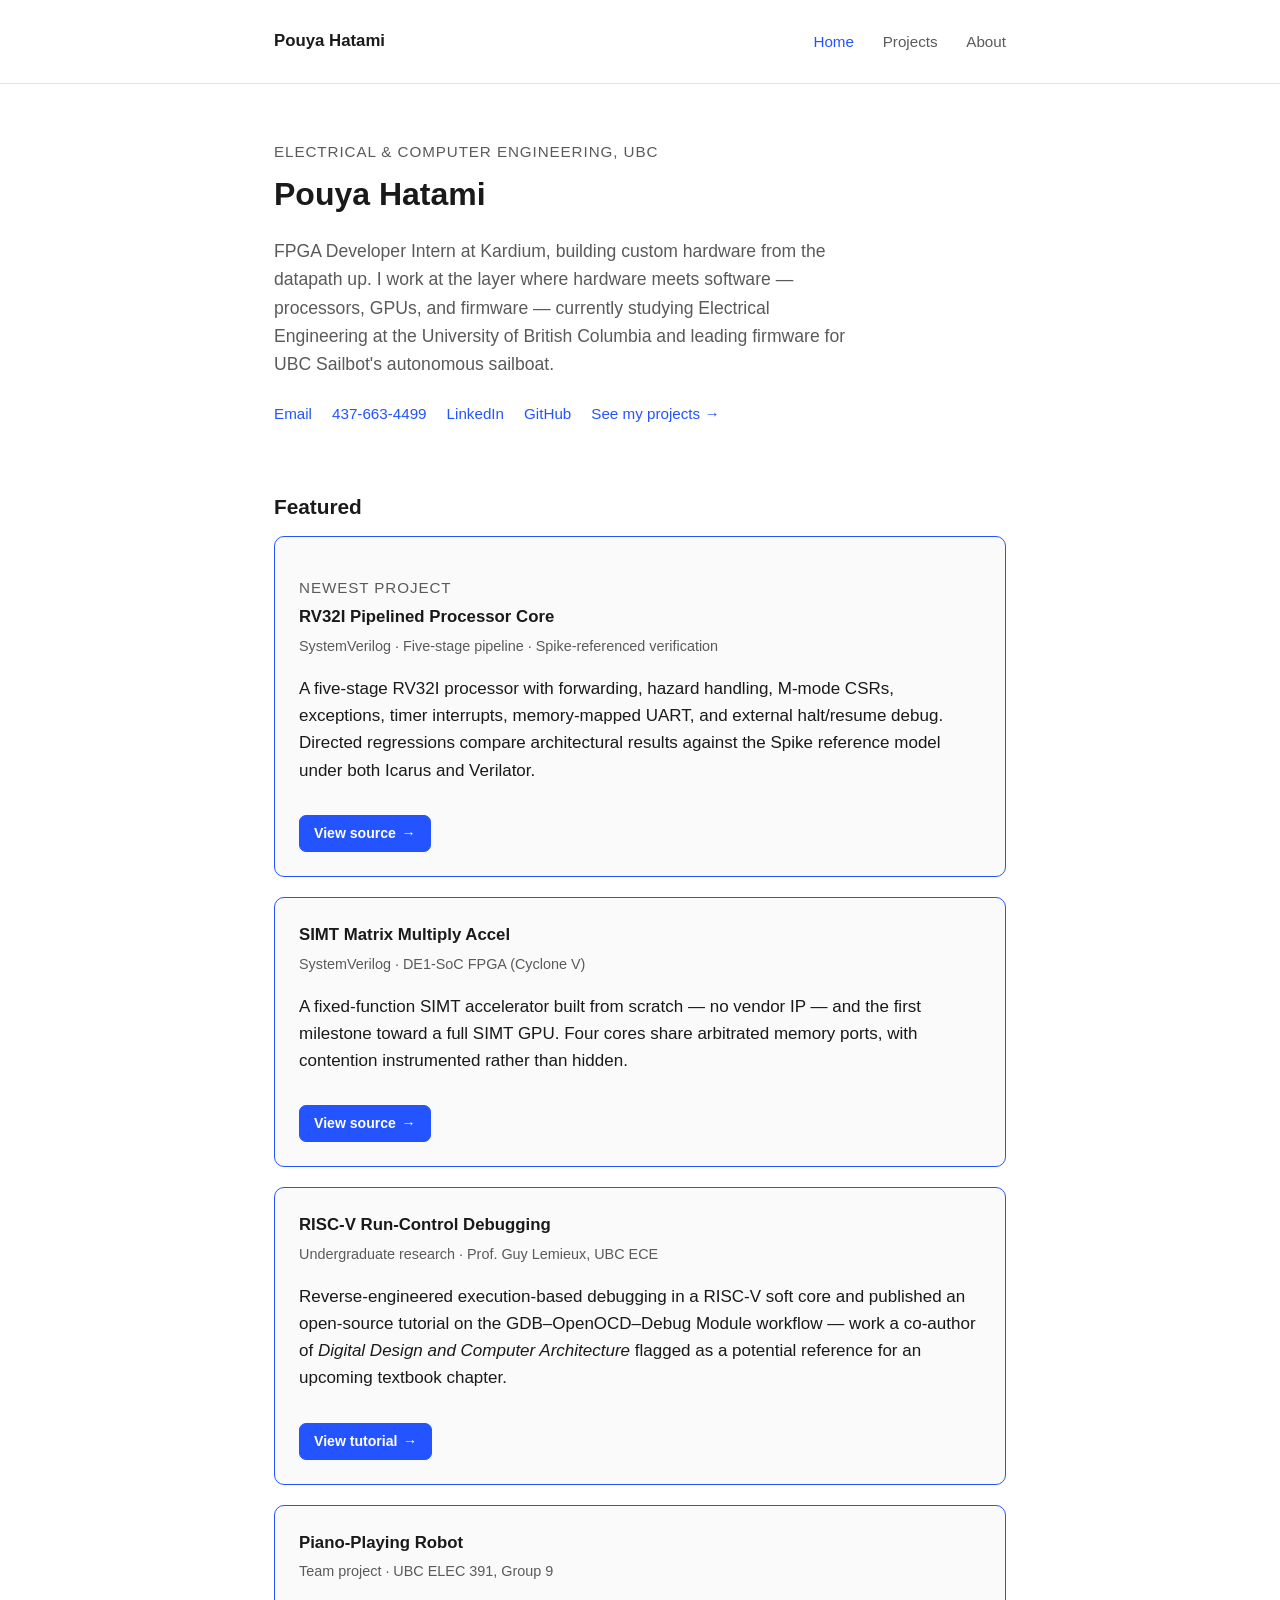
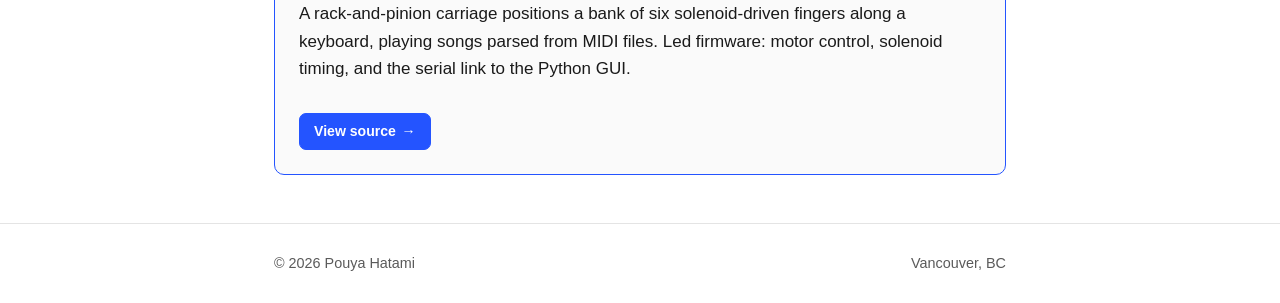
==== index.html @ b84fdcae "Bust cached portfolio stylesheet" ====
<!doctype html>
<html lang="en">
<head>
<meta charset="UTF-8">
<meta name="viewport" content="width=device-width, initial-scale=1.0">
<title>Pouya Hatami</title>
<meta name="description" content="Electrical & Computer Engineering student at UBC. FPGA, embedded systems, and firmware.">
<link rel="stylesheet" href="style.css?v=20260815">
</head>
<body>

<header class="site-header">
  <div class="wrap">
    <a class="site-title" href="index.html">Pouya Hatami</a>
    <nav>
      <a href="index.html" class="active">Home</a>
      <a href="projects.html">Projects</a>
      <a href="about.html">About</a>
    </nav>
  </div>
</header>

<main class="wrap">
  <p class="tag">Electrical &amp; Computer Engineering, UBC</p>
  <h1>Pouya Hatami</h1>
  <p class="lede">
    FPGA Developer Intern at Kardium, building custom hardware from the datapath up.
    I work at the layer where hardware meets software &mdash; processors, GPUs, and
    firmware &mdash; currently studying Electrical Engineering at the University of
    British Columbia and leading firmware for UBC Sailbot's autonomous sailboat.
  </p>

  <div class="links">
    <a href="mailto:pouyahatami10@gmail.com">Email</a>
    <a href="tel:+14376634499">437-663-4499</a>
    <a href="https://linkedin.com/in/pouya-hatami-812662292" target="_blank" rel="noopener">LinkedIn</a>
    <a href="https://github.com/pouyahatami" target="_blank" rel="noopener">GitHub</a>
    <a href="projects.html">See my projects &rarr;</a>
  </div>

  <section style="margin-top:64px;">
    <h2>Featured</h2>

    <div class="card flagship">
      <p class="tag">Newest project</p>
      <h3>RV32I Pipelined Processor Core</h3>
      <p class="meta">SystemVerilog &middot; Five-stage pipeline &middot; Spike-referenced verification</p>
      <p>
        A five-stage RV32I processor with forwarding, hazard handling, M-mode
        CSRs, exceptions, timer interrupts, memory-mapped UART, and external
        halt/resume debug. Directed regressions compare architectural results
        against the Spike reference model under both Icarus and Verilator.
      </p>
      <a class="source-link" href="https://github.com/pouyahatami/riscv_cpu_project" target="_blank" rel="noopener">View source <span aria-hidden="true">&rarr;</span></a>
    </div>

    <div class="card flagship">
      <h3>SIMT Matrix Multiply Accel</h3>
      <p class="meta">SystemVerilog &middot; DE1-SoC FPGA (Cyclone V)</p>
      <p>
        A fixed-function SIMT accelerator built from scratch &mdash; no vendor
        IP &mdash; and the first milestone toward a full SIMT GPU. Four cores
        share arbitrated memory ports, with contention instrumented rather
        than hidden.
      </p>
      <a class="source-link" href="https://github.com/pouyahatami/simt-matrix-multiply-accel" target="_blank" rel="noopener">View source <span aria-hidden="true">&rarr;</span></a>
    </div>

    <div class="card flagship">
      <h3>RISC-V Run-Control Debugging</h3>
      <p class="meta">Undergraduate research &middot; Prof. Guy Lemieux, UBC ECE</p>
      <p>
        Reverse-engineered execution-based debugging in a RISC-V soft core and
        published an open-source tutorial on the GDB&ndash;OpenOCD&ndash;Debug Module
        workflow &mdash; work a co-author of <em>Digital Design and Computer
        Architecture</em> flagged as a potential reference for an upcoming textbook chapter.
      </p>
      <a class="source-link" href="https://github.com/UBC-ORCA/riscv-debug-tutorial" target="_blank" rel="noopener">View tutorial <span aria-hidden="true">&rarr;</span></a>
    </div>

    <div class="card flagship">
      <h3>Piano-Playing Robot</h3>
      <p class="meta">Team project &middot; UBC ELEC 391, Group 9</p>
      <p>
        A rack-and-pinion carriage positions a bank of six solenoid-driven
        fingers along a keyboard, playing songs parsed from MIDI files.
        Led firmware: motor control, solenoid timing, and the serial link
        to the Python GUI.
      </p>
      <a class="source-link" href="https://github.com/nathanz10/robo" target="_blank" rel="noopener">View source <span aria-hidden="true">&rarr;</span></a>
    </div>
  </section>
</main>

<footer>
  <div class="wrap">
    <span>&copy; 2026 Pouya Hatami</span>
    <span>Vancouver, BC</span>
  </div>
</footer>

</body>
</html>
---- style.css ----
:root {
  --bg: #ffffff;
  --text: #1a1a1a;
  --text-muted: #5a5a5a;
  --border: #e4e4e4;
  --accent: #2454ff;
  --accent-contrast: #ffffff;
  --card-bg: #fafafa;
  --max-width: 780px;
}

@media (prefers-color-scheme: dark) {
  :root {
    --bg: #121212;
    --text: #ececec;
    --text-muted: #a3a3a3;
    --border: #2a2a2a;
    --accent: #6d93ff;
    --accent-contrast: #0d1530;
    --card-bg: #1a1a1a;
  }
}

* {
  box-sizing: border-box;
}

html, body {
  margin: 0;
  padding: 0;
}

body {
  background: var(--bg);
  color: var(--text);
  font-family: -apple-system, BlinkMacSystemFont, "Segoe UI", Helvetica, Arial, sans-serif;
  line-height: 1.6;
  font-size: 17px;
}

.wrap {
  max-width: var(--max-width);
  margin: 0 auto;
  padding: 0 24px;
}

header.site-header {
  border-bottom: 1px solid var(--border);
  padding: 28px 0;
  margin-bottom: 56px;
}

header.site-header .wrap {
  display: flex;
  align-items: center;
  justify-content: space-between;
  flex-wrap: wrap;
  gap: 12px;
}

.site-title {
  font-weight: 600;
  font-size: 1.05rem;
  text-decoration: none;
  color: var(--text);
}

nav a {
  color: var(--text-muted);
  text-decoration: none;
  margin-left: 24px;
  font-size: 0.95rem;
}

nav a:first-child {
  margin-left: 0;
}

nav a:hover,
nav a.active {
  color: var(--accent);
}

main {
  padding-bottom: 80px;
}

h1 {
  font-size: 2rem;
  margin: 0 0 8px;
}

h2 {
  font-size: 1.3rem;
  margin: 0 0 12px;
}

h3 {
  font-size: 1.05rem;
  margin: 0 0 4px;
}

p {
  color: var(--text);
}

.lede {
  color: var(--text-muted);
  font-size: 1.1rem;
  max-width: 60ch;
}

.tag {
  color: var(--text-muted);
  font-size: 0.95rem;
  text-transform: uppercase;
  letter-spacing: 0.06em;
  margin-bottom: 4px;
}

a {
  color: var(--accent);
}

.links {
  margin-top: 24px;
  display: flex;
  gap: 20px;
  flex-wrap: wrap;
}

.links a {
  text-decoration: none;
  font-size: 0.95rem;
}

.links a:hover {
  text-decoration: underline;
}

.card {
  border: 1px solid var(--border);
  background: var(--card-bg);
  border-radius: 10px;
  padding: 24px;
  margin-bottom: 20px;
}

.card.flagship {
  border-color: var(--accent);
}

.card ul {
  margin: 12px 0 0;
  padding-left: 20px;
}

.card li {
  margin-bottom: 6px;
  color: var(--text-muted);
}

.meta {
  color: var(--text-muted);
  font-size: 0.9rem;
  margin: 2px 0 0;
}

.source-link {
  display: inline-flex;
  align-items: center;
  justify-content: center;
  gap: 0.35rem;
  margin-top: 14px;
  padding: 9px 14px;
  border: 1px solid var(--accent);
  border-radius: 7px;
  background: var(--accent);
  color: var(--accent-contrast);
  font-size: 0.88rem;
  font-weight: 650;
  line-height: 1.2;
  text-decoration: none;
  transition: transform 140ms ease, filter 140ms ease, box-shadow 140ms ease;
}

.source-link:hover {
  filter: brightness(1.08);
  transform: translateY(-1px);
  box-shadow: 0 5px 16px color-mix(in srgb, var(--accent) 25%, transparent);
}

.source-link:focus-visible {
  outline: 3px solid color-mix(in srgb, var(--accent) 35%, transparent);
  outline-offset: 3px;
}

.project-diagram {
  display: block;
  width: 100%;
  height: auto;
  margin-top: 20px;
  border: 1px solid var(--border);
  border-radius: 10px;
  background: #0f172a;
}

section {
  margin-bottom: 48px;
}

.exp-item {
  margin-bottom: 24px;
}

.exp-item .role-line {
  display: flex;
  justify-content: space-between;
  flex-wrap: wrap;
  gap: 8px;
  align-items: baseline;
}

.skills-grid {
  display: flex;
  flex-wrap: wrap;
  gap: 8px;
}

.skill-pill {
  border: 1px solid var(--border);
  border-radius: 999px;
  padding: 4px 12px;
  font-size: 0.85rem;
  color: var(--text-muted);
}

.logo-badge {
  display: inline-block;
  background: #ffffff;
  border-radius: 8px;
  padding: 6px 12px;
  margin-bottom: 10px;
  line-height: 0;
}

.logo-badge img {
  display: block;
  height: 22px;
  width: auto;
}

.headshot {
  display: block;
  width: 72px;
  height: 72px;
  object-fit: cover;
  border-radius: 50%;
  border: 1px solid var(--border);
  margin-bottom: 16px;
}

.photo-gallery {
  display: grid;
  grid-template-columns: 1fr 1fr;
  gap: 12px;
  margin-top: 18px;
}

.project-video {
  width: 100%;
  display: block;
  border-radius: 10px;
  border: 1px solid var(--border);
  margin-top: 16px;
  background: #000;
}

.photo-gallery img {
  width: 100%;
  height: auto;
  display: block;
  border-radius: 10px;
  border: 1px solid var(--border);
}

.photo-caption {
  grid-column: 1 / -1;
  font-size: 0.85rem;
  color: var(--text-muted);
  margin-top: 2px;
}

@media (max-width: 600px) {
  .photo-gallery {
    grid-template-columns: 1fr;
  }
}

footer {
  border-top: 1px solid var(--border);
  padding: 28px 0;
  color: var(--text-muted);
  font-size: 0.9rem;
}

footer .wrap {
  display: flex;
  justify-content: space-between;
  flex-wrap: wrap;
  gap: 12px;
}

footer a {
  color: var(--text-muted);
}
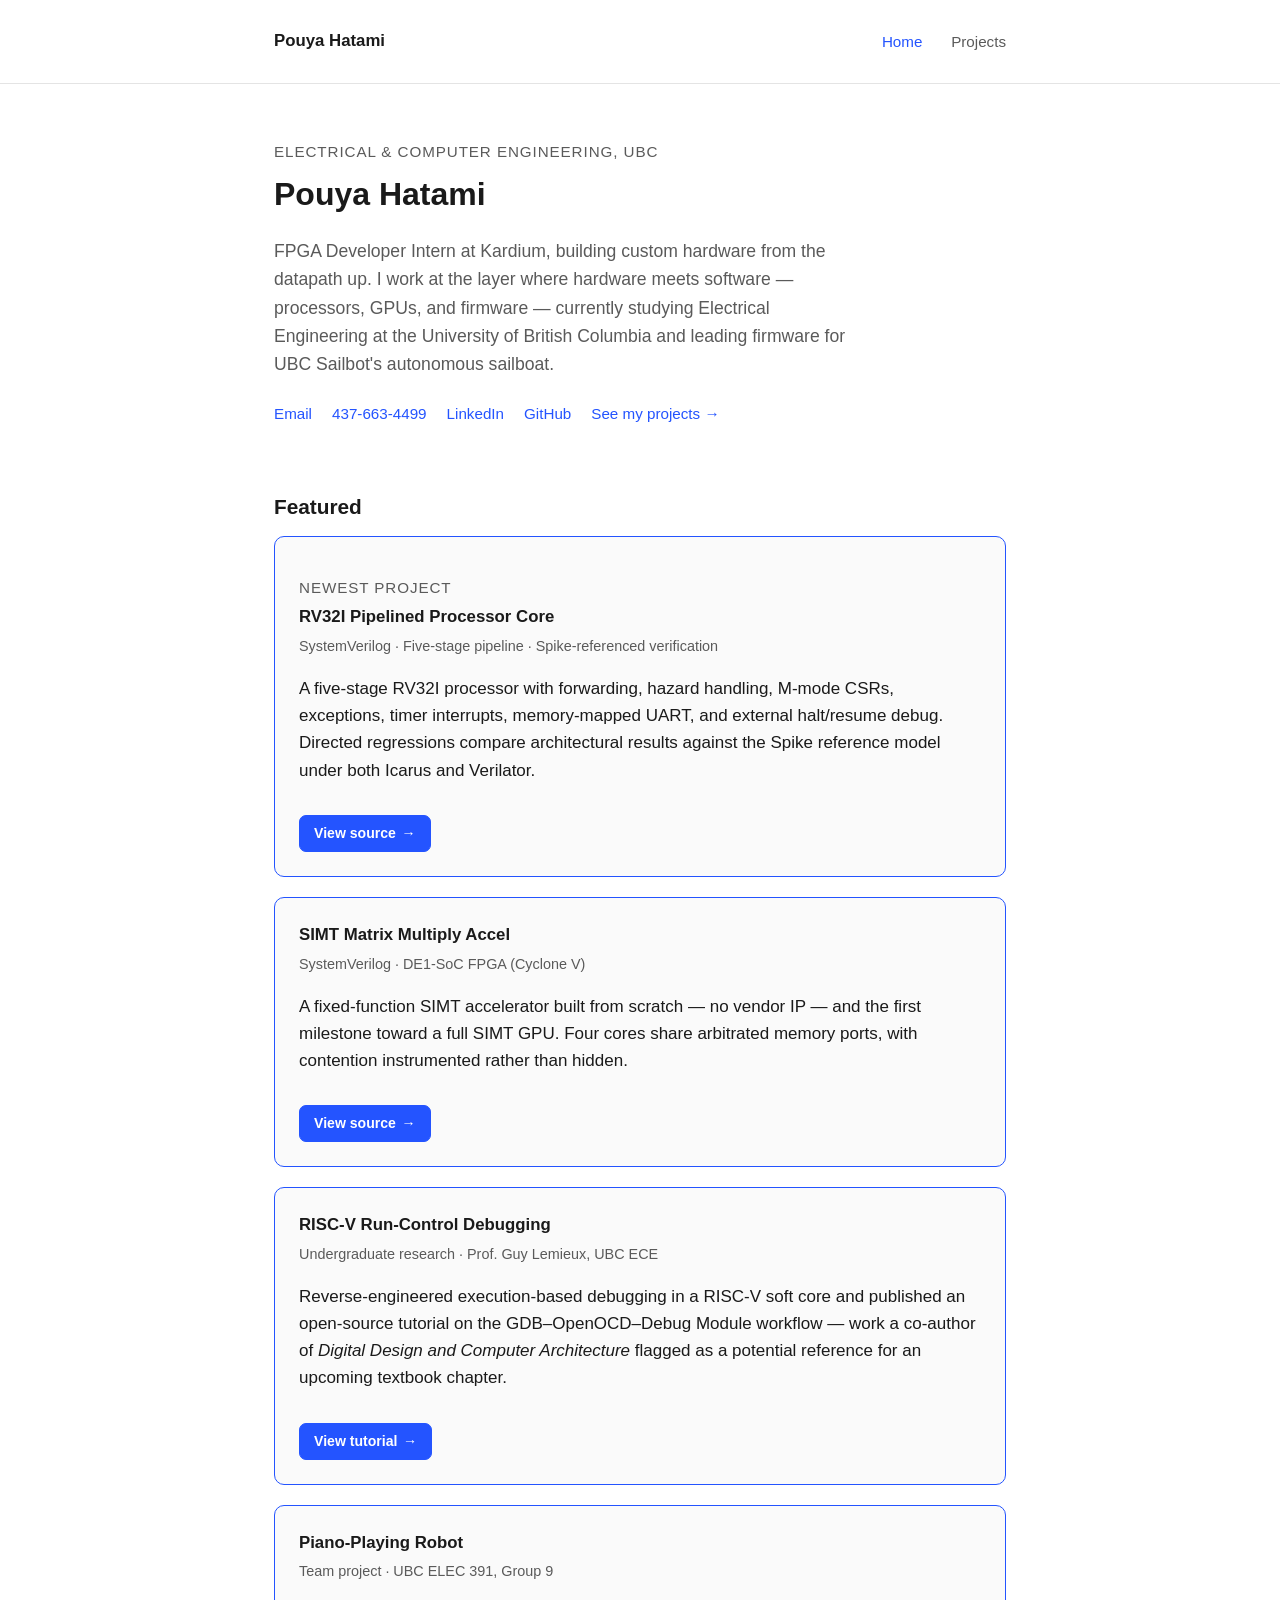
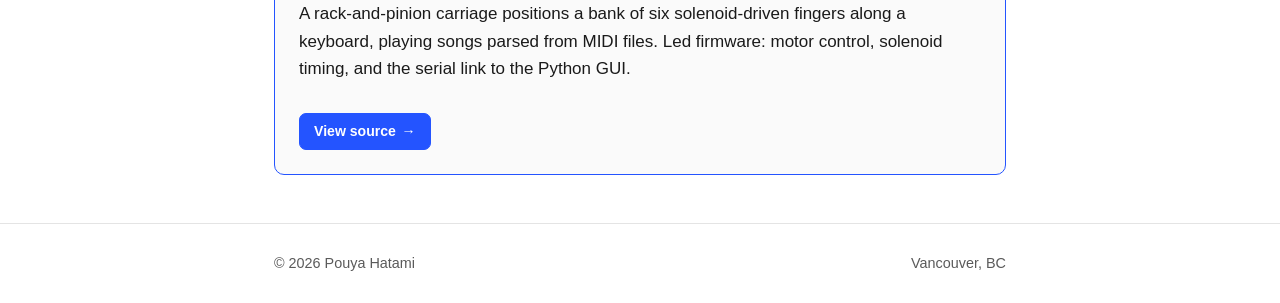
==== commit 7fb4ccd5: "Remove About page from portfolio" ====
--- a/index.html
+++ b/index.html
@@ -15,7 +15,6 @@
     <nav>
       <a href="index.html" class="active">Home</a>
       <a href="projects.html">Projects</a>
-      <a href="about.html">About</a>
     </nav>
   </div>
 </header>
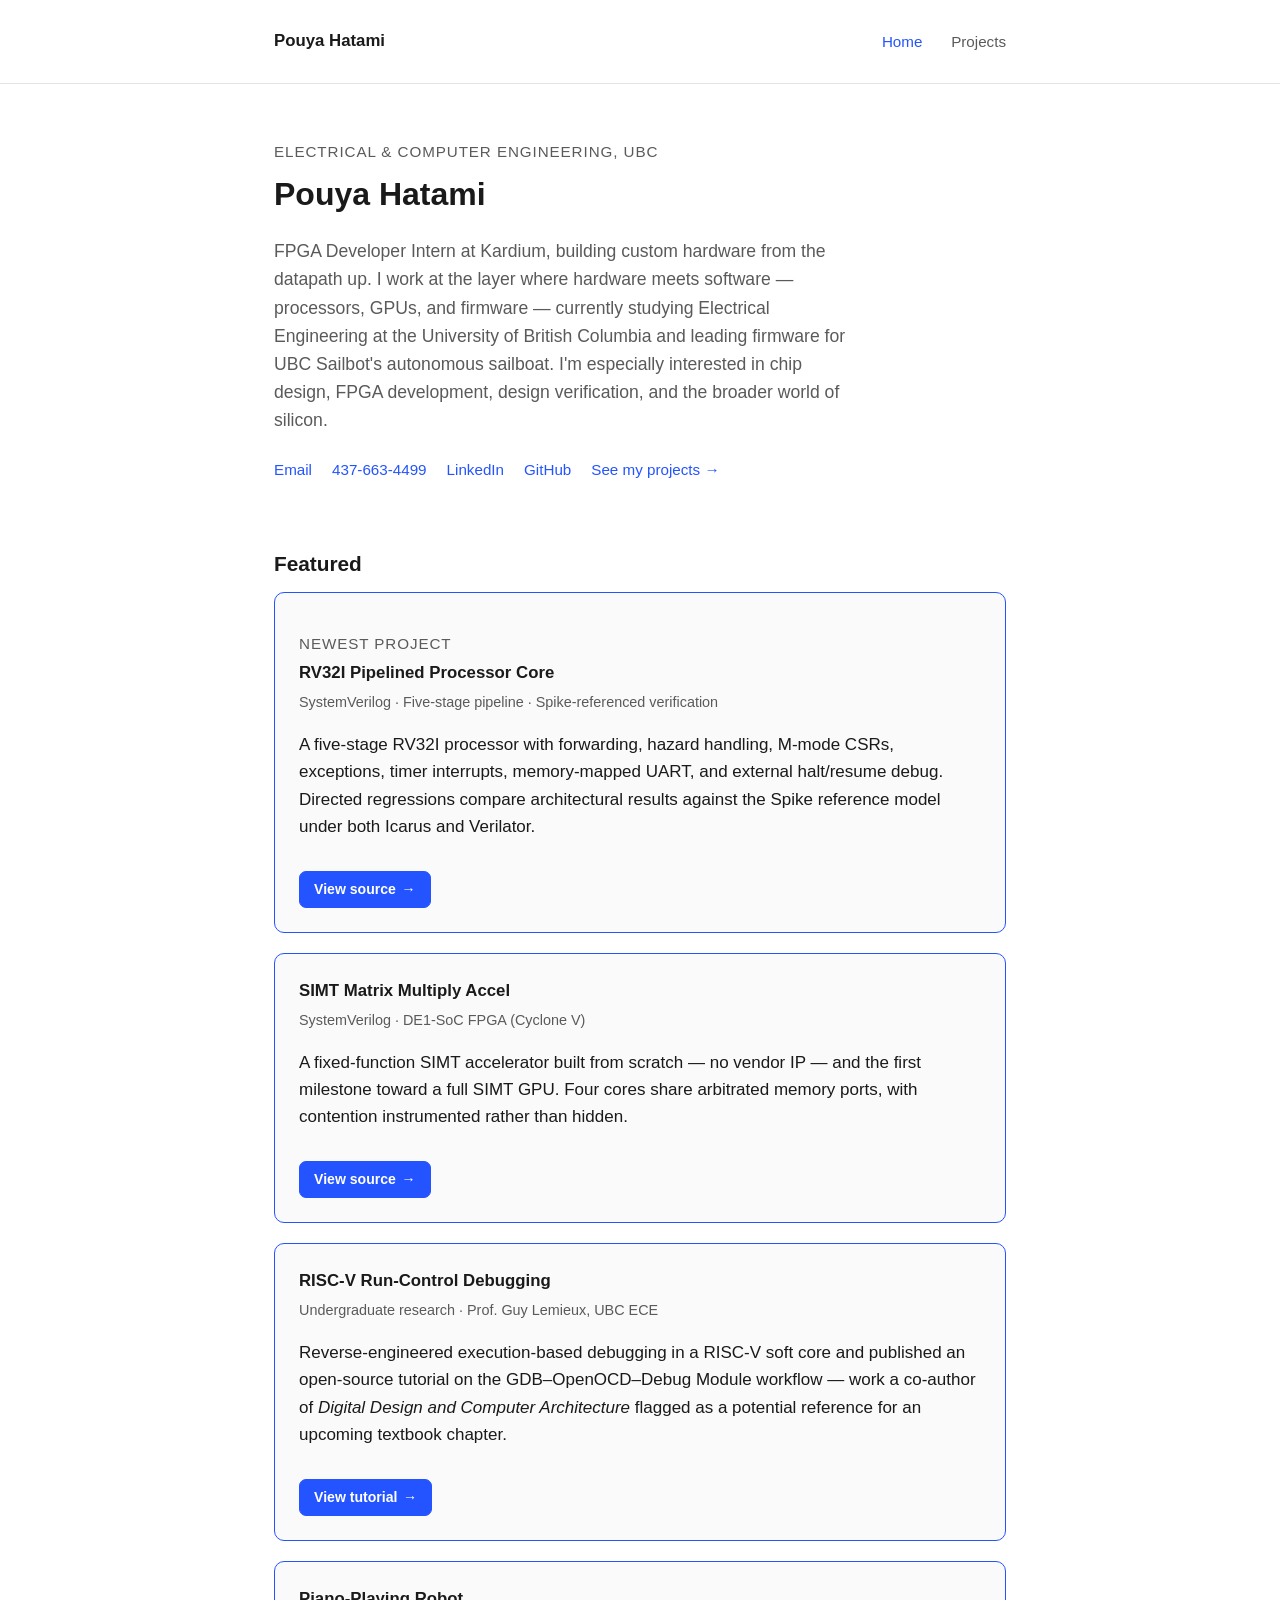
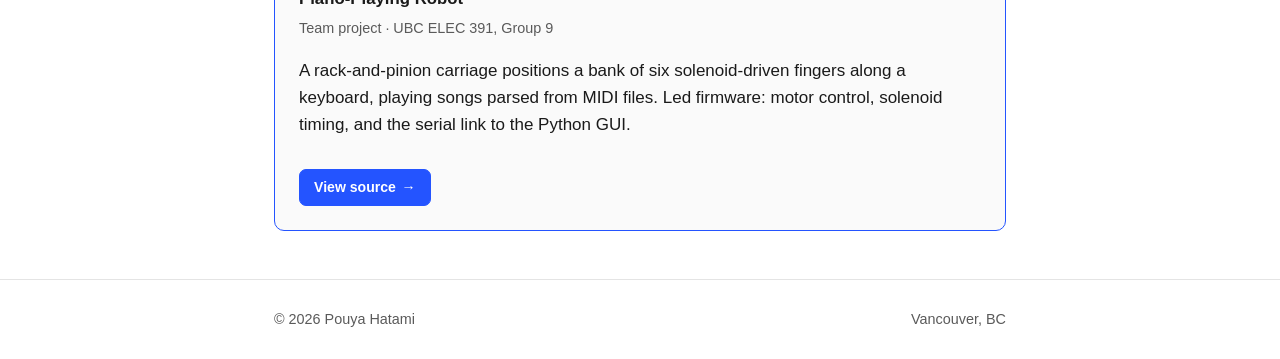
==== commit e16cae1d: "Clarify silicon design interests" ====
--- a/index.html
+++ b/index.html
@@ -27,6 +27,8 @@
     I work at the layer where hardware meets software &mdash; processors, GPUs, and
     firmware &mdash; currently studying Electrical Engineering at the University of
     British Columbia and leading firmware for UBC Sailbot's autonomous sailboat.
+    I'm especially interested in chip design, FPGA development, design verification,
+    and the broader world of silicon.
   </p>
 
   <div class="links">
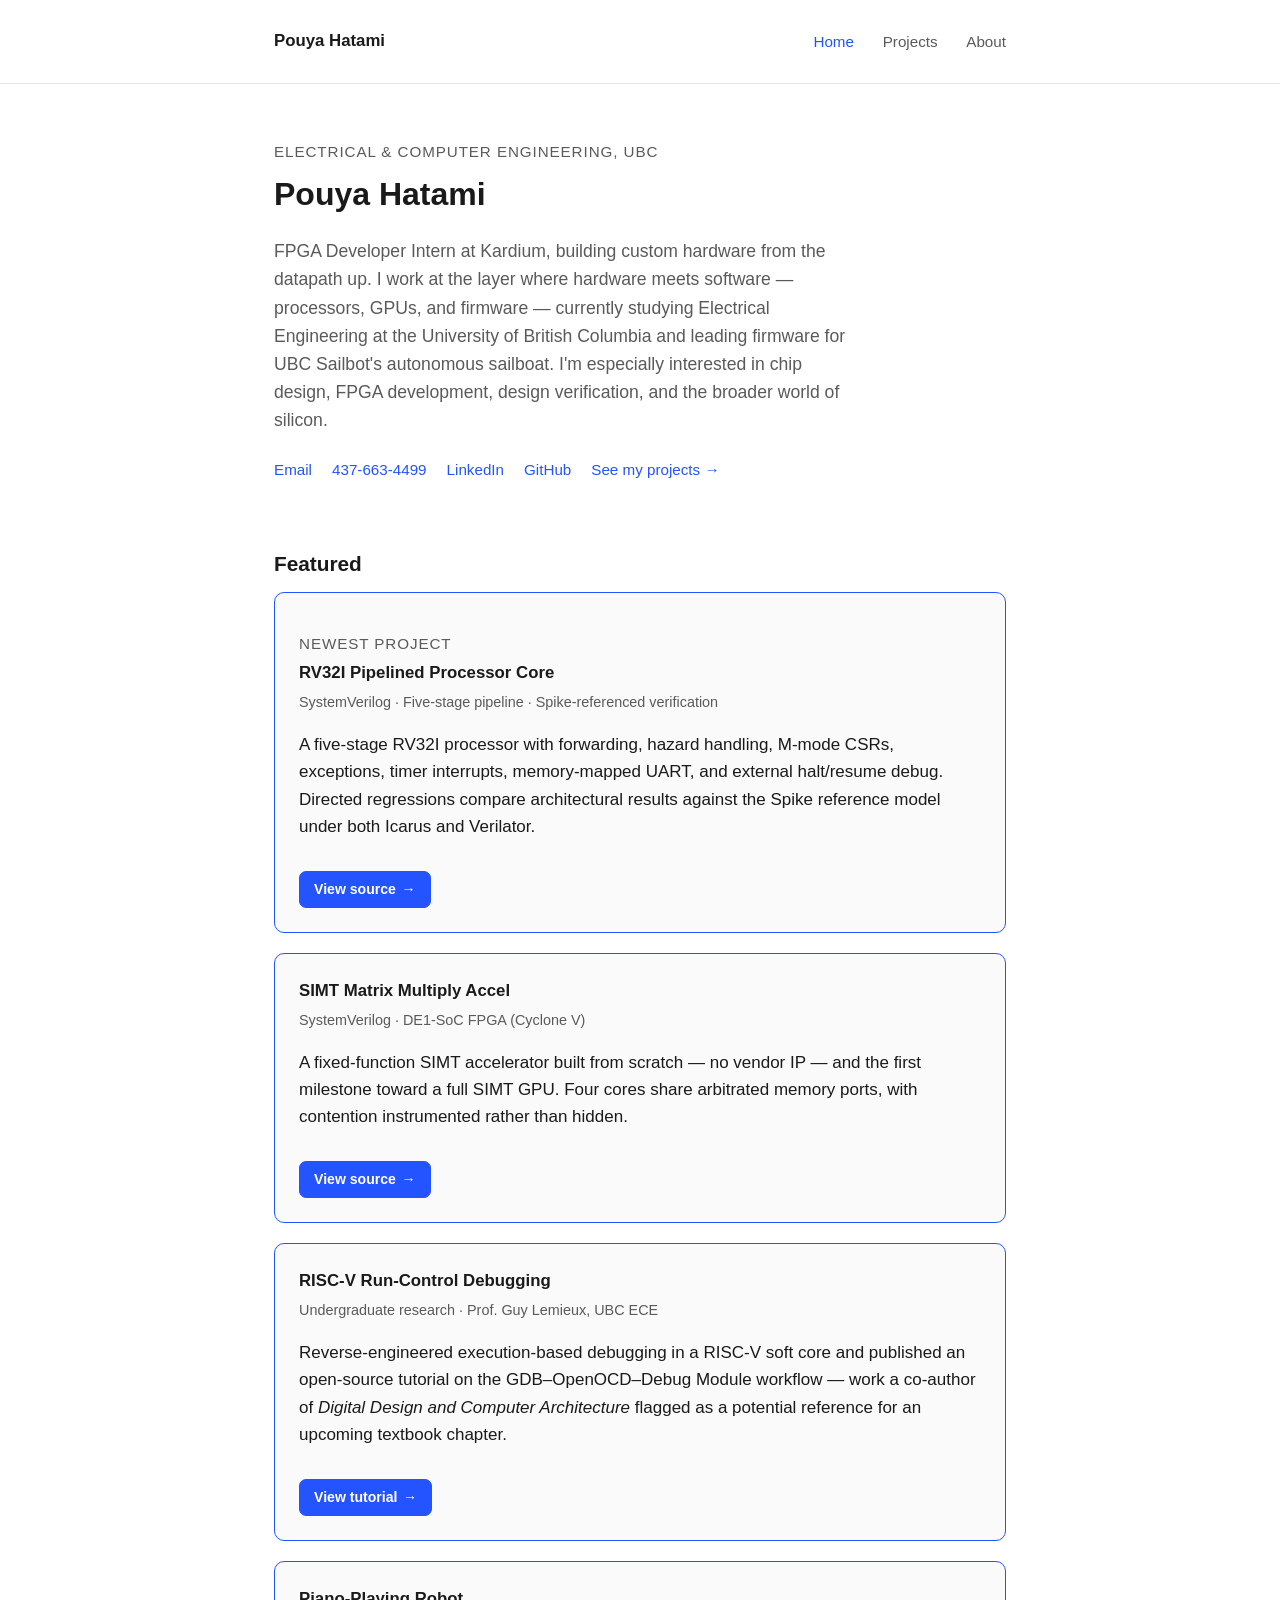
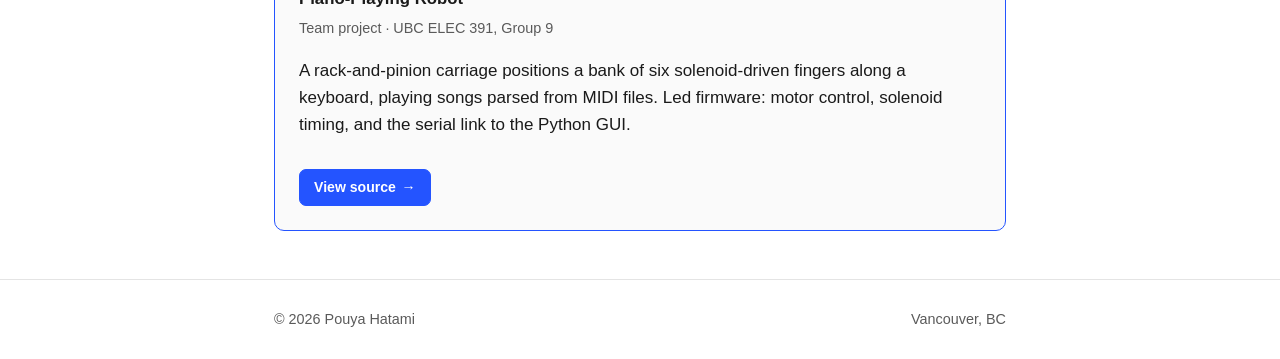
==== commit 07f1d1a0: "Restore About page and link UBC Sailbot" ====
--- a/index.html
+++ b/index.html
@@ -15,6 +15,7 @@
     <nav>
       <a href="index.html" class="active">Home</a>
       <a href="projects.html">Projects</a>
+      <a href="about.html">About</a>
     </nav>
   </div>
 </header>
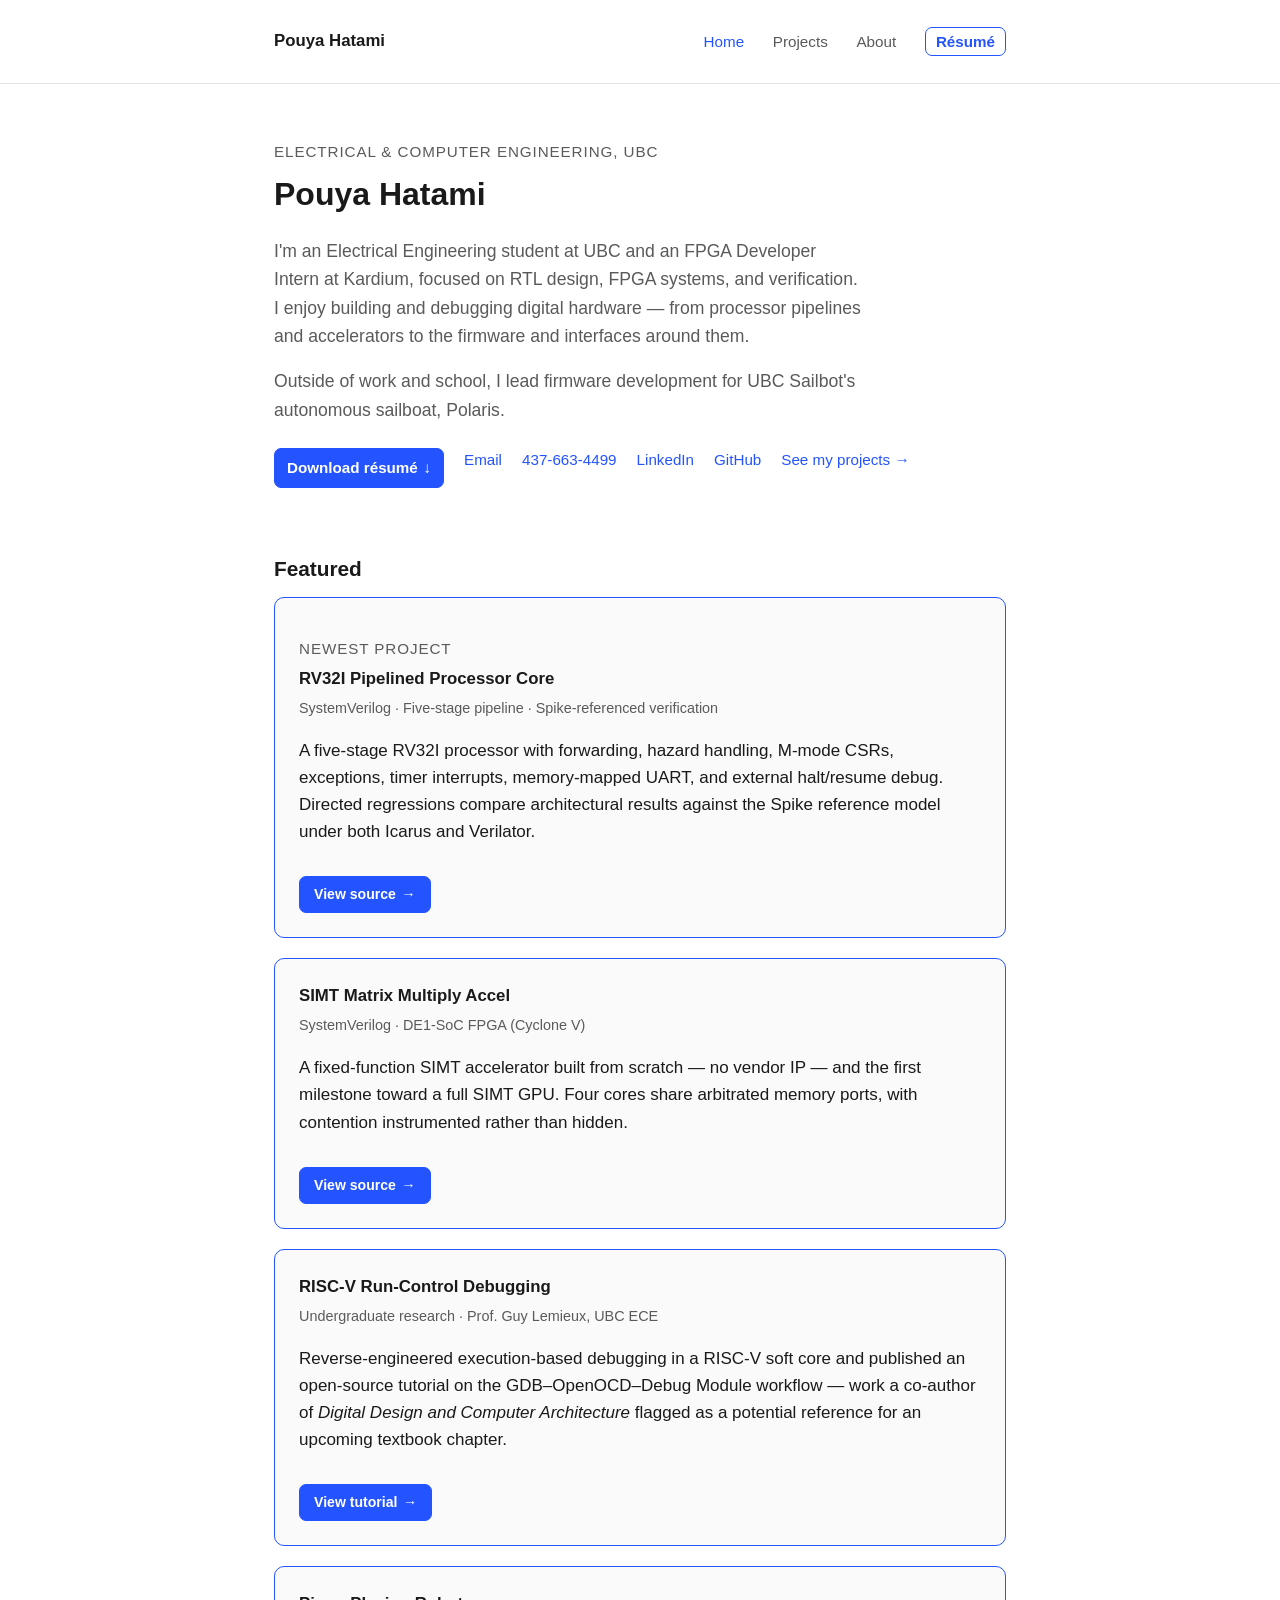
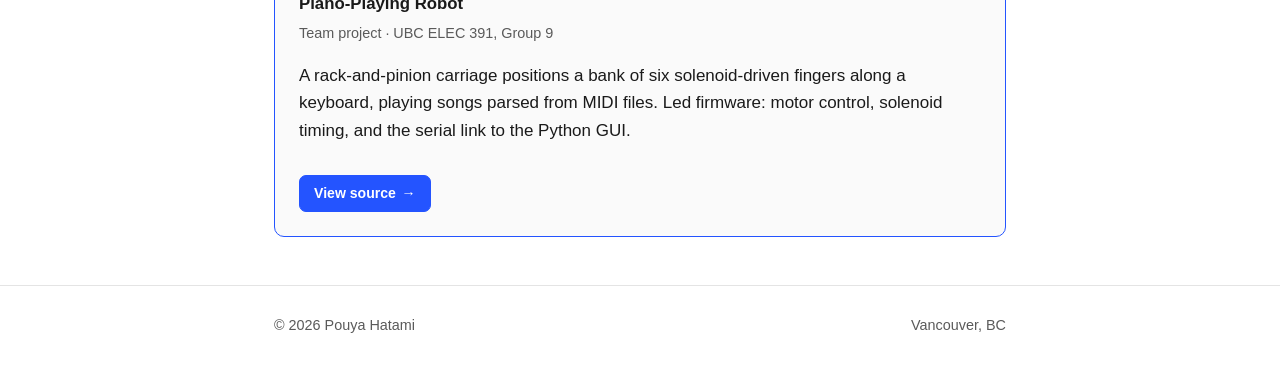
==== commit c6663fea: "Add résumé download and update portfolio details" ====
--- a/index.html
+++ b/index.html
@@ -5,7 +5,7 @@
 <meta name="viewport" content="width=device-width, initial-scale=1.0">
 <title>Pouya Hatami</title>
 <meta name="description" content="Electrical & Computer Engineering student at UBC. FPGA, embedded systems, and firmware.">
-<link rel="stylesheet" href="style.css?v=20260815">
+<link rel="stylesheet" href="style.css?v=20260815-2">
 </head>
 <body>
 
@@ -16,6 +16,7 @@
       <a href="index.html" class="active">Home</a>
       <a href="projects.html">Projects</a>
       <a href="about.html">About</a>
+      <a class="nav-resume" href="assets/Pouya_Hatami_Resume.pdf" download>R&eacute;sum&eacute;</a>
     </nav>
   </div>
 </header>
@@ -24,15 +25,15 @@
   <p class="tag">Electrical &amp; Computer Engineering, UBC</p>
   <h1>Pouya Hatami</h1>
   <p class="lede">
-    FPGA Developer Intern at Kardium, building custom hardware from the datapath up.
-    I work at the layer where hardware meets software &mdash; processors, GPUs, and
-    firmware &mdash; currently studying Electrical Engineering at the University of
-    British Columbia and leading firmware for UBC Sailbot's autonomous sailboat.
-    I'm especially interested in chip design, FPGA development, design verification,
-    and the broader world of silicon.
+    I'm an Electrical Engineering student at UBC and an FPGA Developer Intern at
+    Kardium, focused on RTL design, FPGA systems, and verification. I enjoy building
+    and debugging digital hardware &mdash; from processor pipelines and accelerators
+    to the firmware and interfaces around them.
   </p>
+  <p class="lede">Outside of work and school, I lead firmware development for UBC Sailbot's autonomous sailboat, Polaris.</p>
 
   <div class="links">
+    <a class="download-link" href="assets/Pouya_Hatami_Resume.pdf" download>Download r&eacute;sum&eacute; <span aria-hidden="true">&darr;</span></a>
     <a href="mailto:pouyahatami10@gmail.com">Email</a>
     <a href="tel:+14376634499">437-663-4499</a>
     <a href="https://linkedin.com/in/pouya-hatami-812662292" target="_blank" rel="noopener">LinkedIn</a>
--- a/style.css
+++ b/style.css
@@ -81,6 +81,19 @@
   color: var(--accent);
 }
 
+nav a.nav-resume {
+  border: 1px solid var(--accent);
+  border-radius: 7px;
+  padding: 5px 10px;
+  color: var(--accent);
+  font-weight: 600;
+}
+
+nav a.nav-resume:hover {
+  background: var(--accent);
+  color: var(--accent-contrast);
+}
+
 main {
   padding-bottom: 80px;
 }
@@ -136,6 +149,23 @@
 
 .links a:hover {
   text-decoration: underline;
+}
+
+.links .download-link {
+  display: inline-flex;
+  align-items: center;
+  gap: 0.35rem;
+  padding: 7px 12px;
+  border: 1px solid var(--accent);
+  border-radius: 7px;
+  background: var(--accent);
+  color: var(--accent-contrast);
+  font-weight: 650;
+}
+
+.links .download-link:hover {
+  filter: brightness(1.08);
+  text-decoration: none;
 }
 
 .card {
@@ -205,6 +235,24 @@
   background: #0f172a;
 }
 
+.project-evidence {
+  margin: 20px 0 0;
+}
+
+.project-evidence img {
+  display: block;
+  width: 100%;
+  height: auto;
+  border: 1px solid var(--border);
+  border-radius: 10px;
+}
+
+.project-evidence figcaption {
+  margin-top: 8px;
+  color: var(--text-muted);
+  font-size: 0.85rem;
+}
+
 section {
   margin-bottom: 48px;
 }
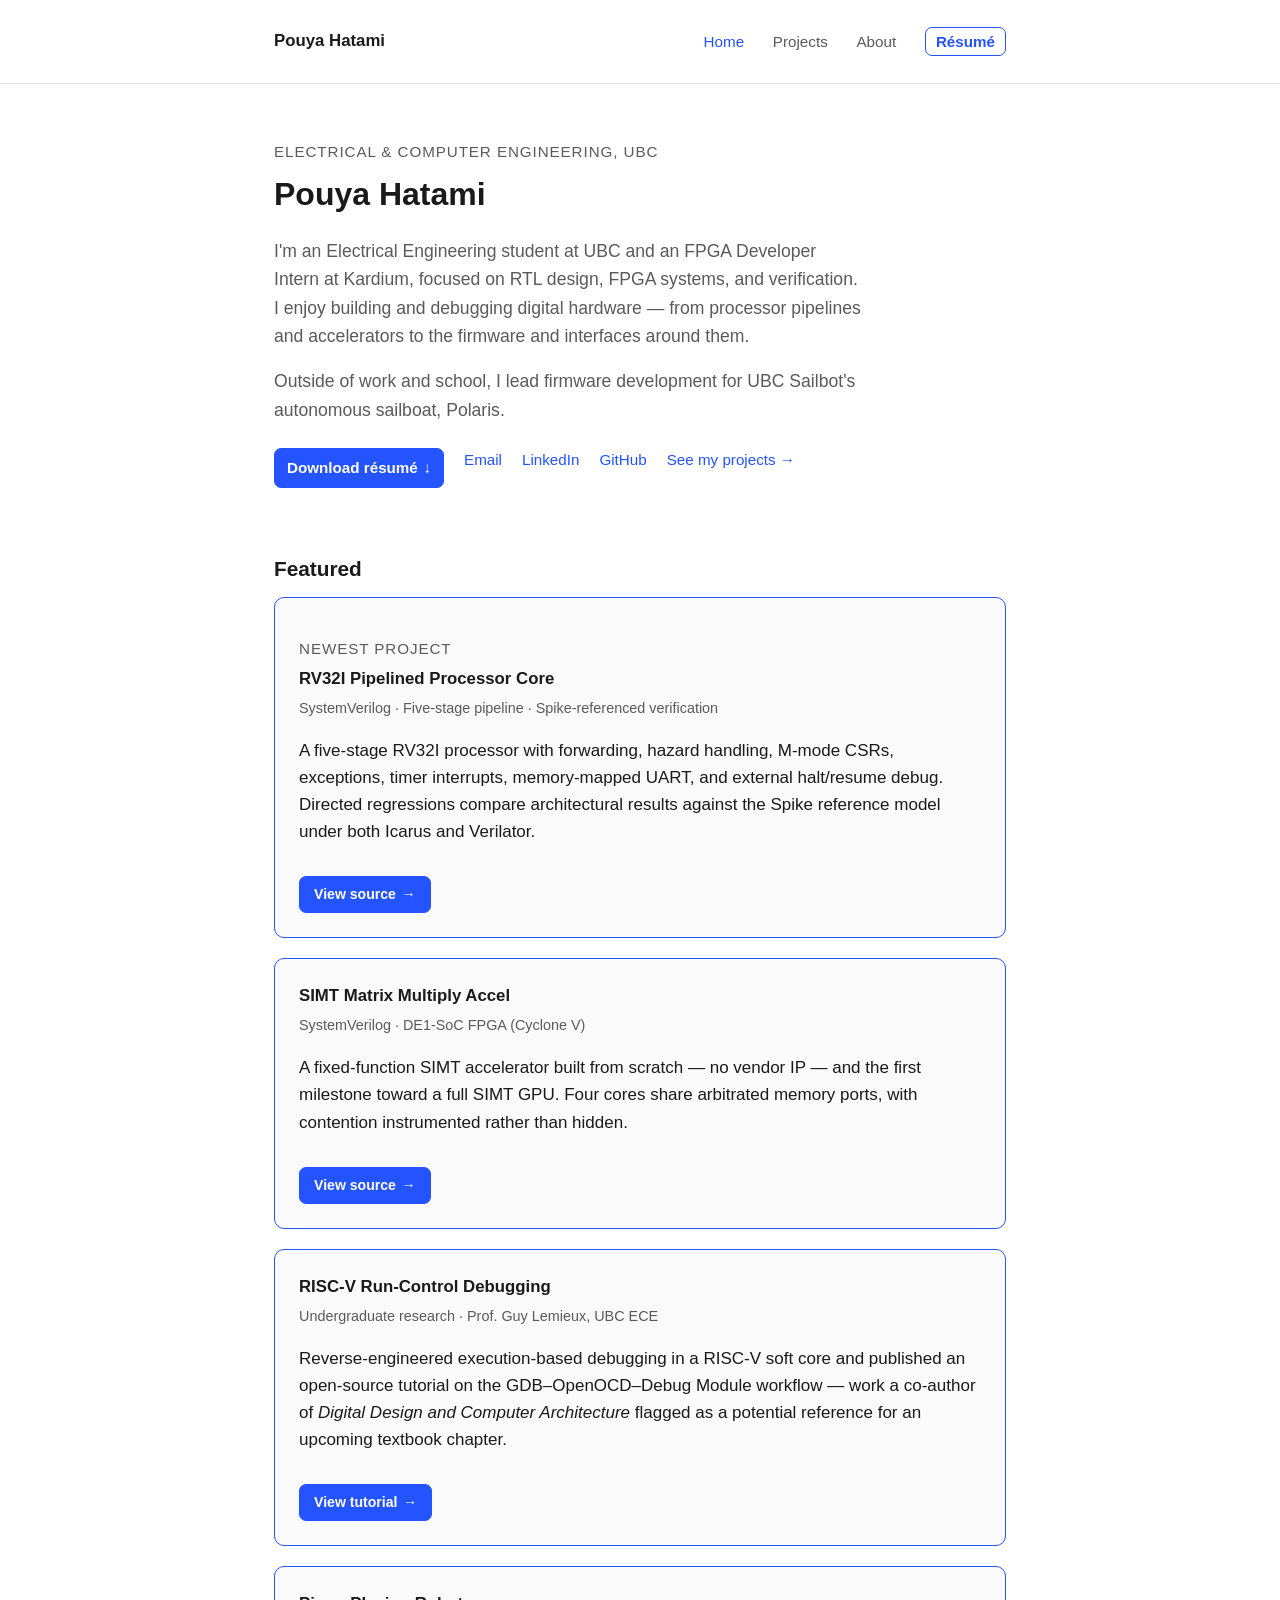
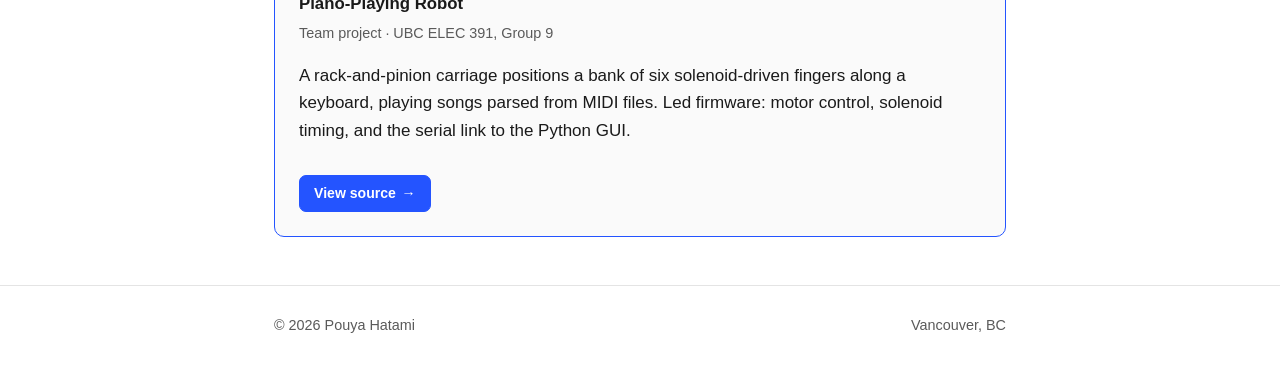
==== commit 7e2ce3ed: "Remove phone number from homepage" ====
--- a/index.html
+++ b/index.html
@@ -35,7 +35,6 @@
   <div class="links">
     <a class="download-link" href="assets/Pouya_Hatami_Resume.pdf" download>Download r&eacute;sum&eacute; <span aria-hidden="true">&darr;</span></a>
     <a href="mailto:pouyahatami10@gmail.com">Email</a>
-    <a href="tel:+14376634499">437-663-4499</a>
     <a href="https://linkedin.com/in/pouya-hatami-812662292" target="_blank" rel="noopener">LinkedIn</a>
     <a href="https://github.com/pouyahatami" target="_blank" rel="noopener">GitHub</a>
     <a href="projects.html">See my projects &rarr;</a>
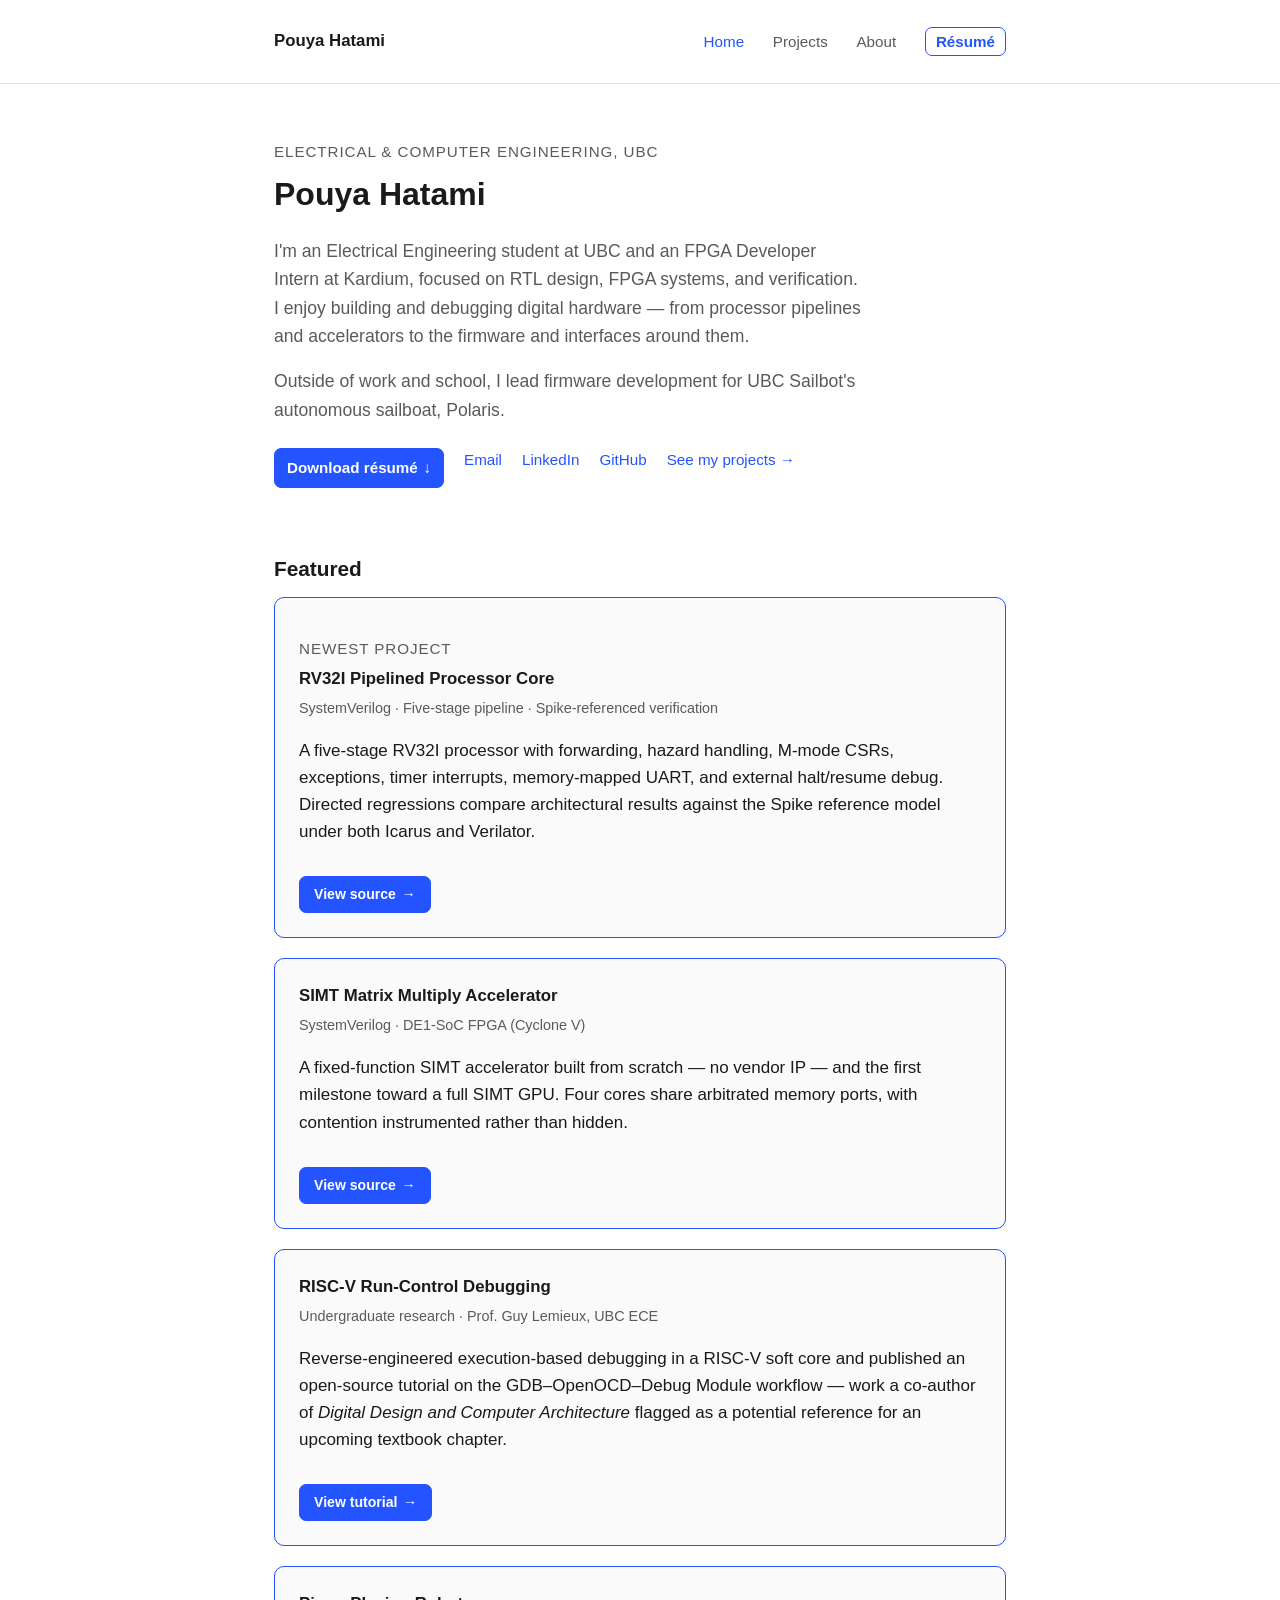
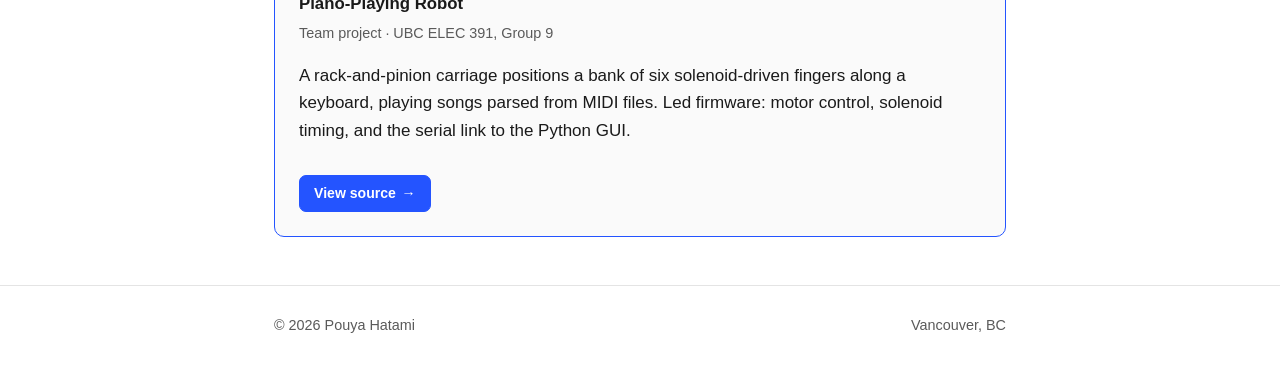
==== commit e9d24a0d: "Use full SIMT accelerator title" ====
--- a/index.html
+++ b/index.html
@@ -57,7 +57,7 @@
     </div>
 
     <div class="card flagship">
-      <h3>SIMT Matrix Multiply Accel</h3>
+      <h3>SIMT Matrix Multiply Accelerator</h3>
       <p class="meta">SystemVerilog &middot; DE1-SoC FPGA (Cyclone V)</p>
       <p>
         A fixed-function SIMT accelerator built from scratch &mdash; no vendor
@@ -89,7 +89,7 @@
         Led firmware: motor control, solenoid timing, and the serial link
         to the Python GUI.
       </p>
-      <a class="source-link" href="https://github.com/nathanz10/robo" target="_blank" rel="noopener">View source <span aria-hidden="true">&rarr;</span></a>
+      <a class="source-link" href="https://github.com/pouyahatami/piano-playing-robot" target="_blank" rel="noopener">View source <span aria-hidden="true">&rarr;</span></a>
     </div>
   </section>
 </main>
